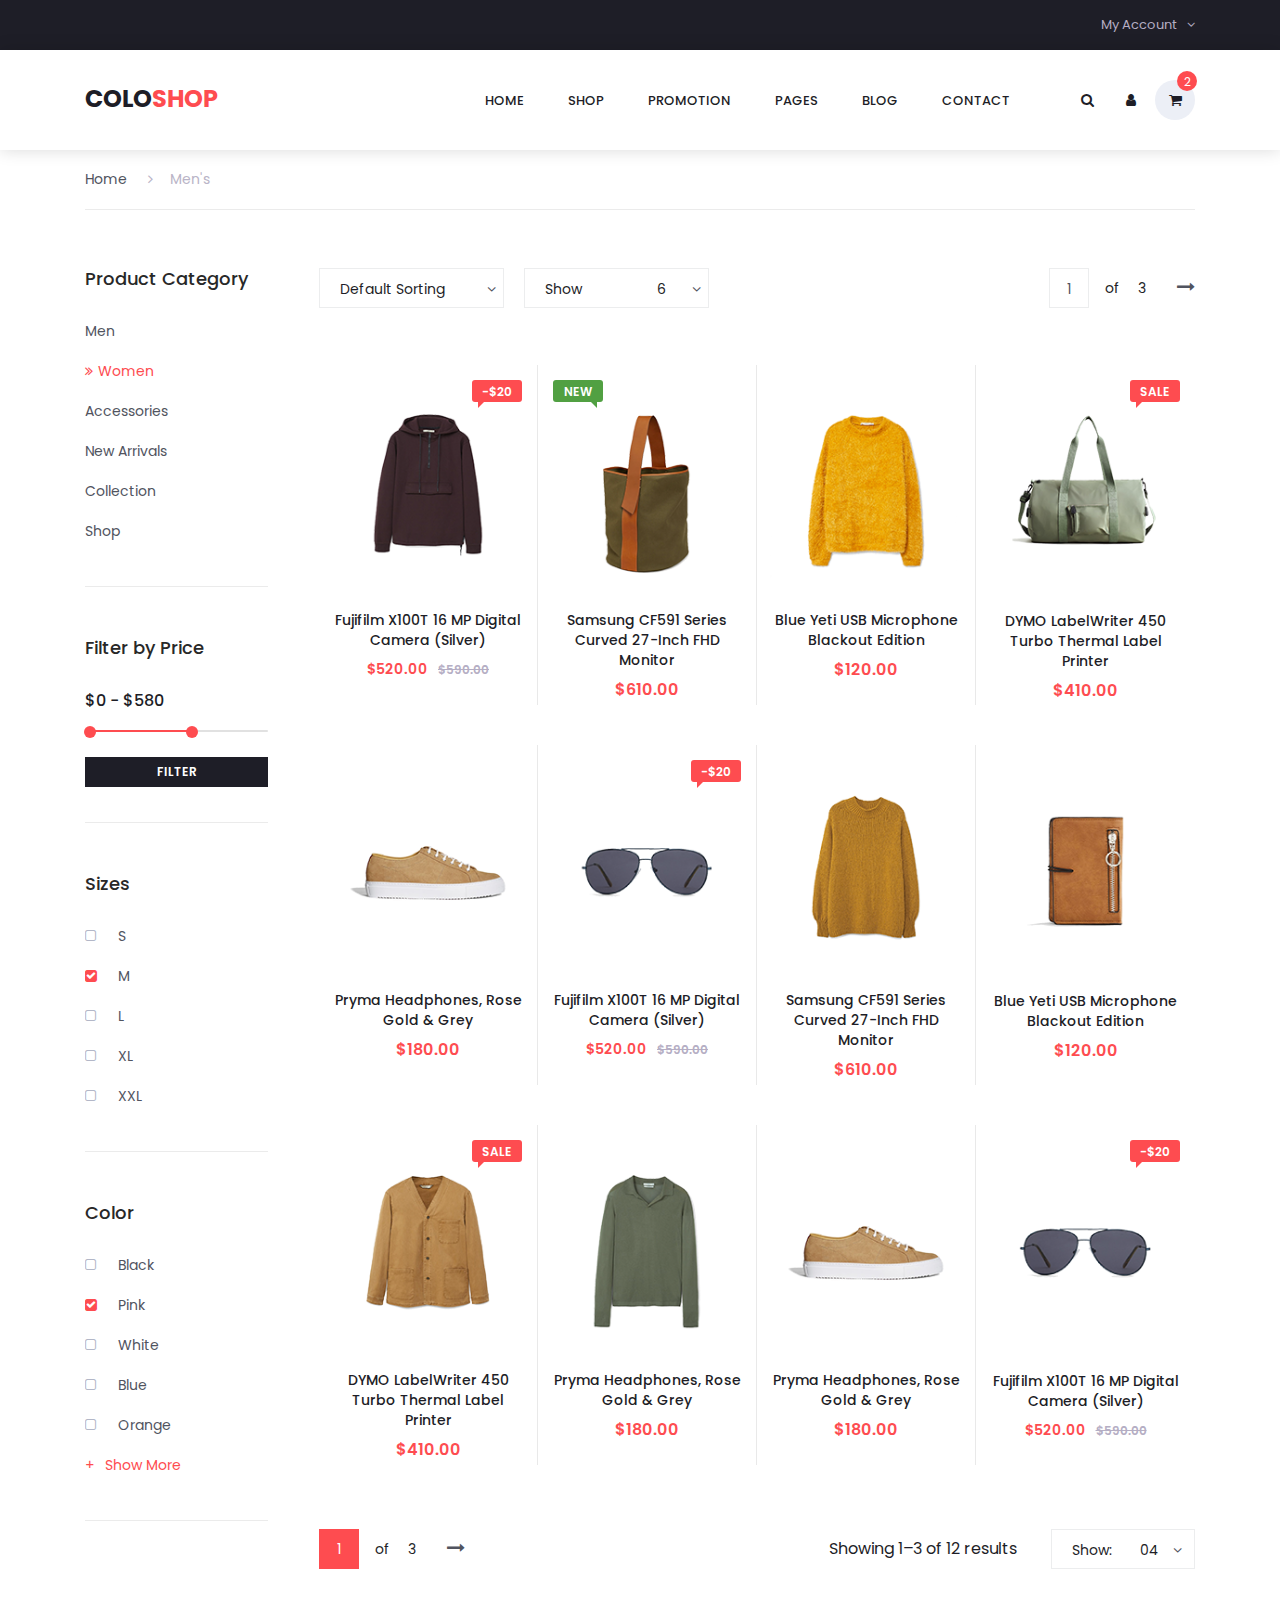
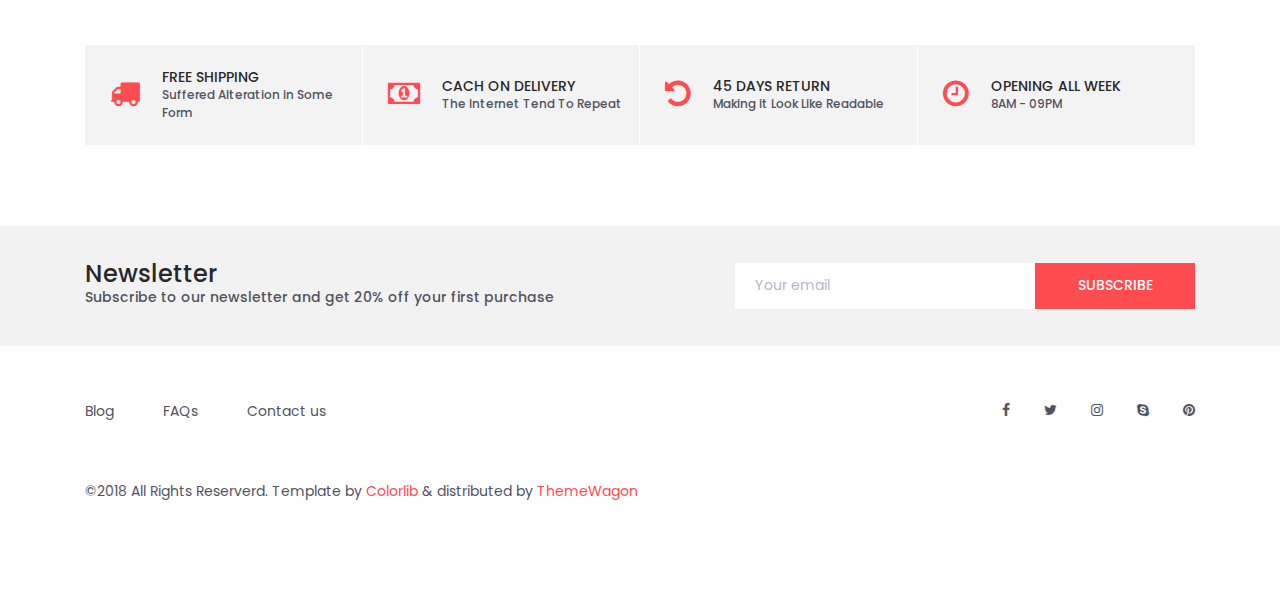
==== categories.html @ 24f07acb "first commit" ====
<!DOCTYPE html>
<html lang="en">
<head>
<title>Colo Shop Categories</title>
<meta charset="utf-8">
<meta http-equiv="X-UA-Compatible" content="IE=edge">
<meta name="description" content="Colo Shop Template">
<meta name="viewport" content="width=device-width, initial-scale=1">
<link rel="stylesheet" type="text/css" href="styles/bootstrap4/bootstrap.min.css">
<link href="plugins/font-awesome-4.7.0/css/font-awesome.min.css" rel="stylesheet" type="text/css">
<link rel="stylesheet" type="text/css" href="plugins/OwlCarousel2-2.2.1/owl.carousel.css">
<link rel="stylesheet" type="text/css" href="plugins/OwlCarousel2-2.2.1/owl.theme.default.css">
<link rel="stylesheet" type="text/css" href="plugins/OwlCarousel2-2.2.1/animate.css">
<link rel="stylesheet" type="text/css" href="plugins/jquery-ui-1.12.1.custom/jquery-ui.css">
<link rel="stylesheet" type="text/css" href="styles/categories_styles.css">
<link rel="stylesheet" type="text/css" href="styles/categories_responsive.css">
</head>

<body>

<div class="super_container">

	<!-- Header -->

	<header class="header trans_300">

		<!-- Top Navigation -->

		<div class="top_nav">
			<div class="container">
				<div class="row">
					<div class="col-md-6">
						<!-- <div class="top_nav_left">free shipping on all u.s orders over $50</div> -->
					</div>
					<div class="col-md-6 text-right">
						<div class="top_nav_right">
							<ul class="top_nav_menu">

								<!-- Currency / Language / My Account -->

								<!-- <li class="currency">
									<a href="#">
										usd
										<i class="fa fa-angle-down"></i>
									</a>
									<ul class="currency_selection">
										<li><a href="#">cad</a></li>
										<li><a href="#">aud</a></li>
										<li><a href="#">eur</a></li>
										<li><a href="#">gbp</a></li>
									</ul>
								</li>
								<li class="language">
									<a href="#">
										English
										<i class="fa fa-angle-down"></i>
									</a>
									<ul class="language_selection">
										<li><a href="#">French</a></li>
										<li><a href="#">Italian</a></li>
										<li><a href="#">German</a></li>
										<li><a href="#">Spanish</a></li>
									</ul>
								</li> -->
								<li class="account">
									<a href="#">
										My Account
										<i class="fa fa-angle-down"></i>
									</a>
									<ul class="account_selection">
										<li><a href="#"><i class="fa fa-sign-in" aria-hidden="true"></i>Sign In</a></li>
										<li><a href="#"><i class="fa fa-user-plus" aria-hidden="true"></i>Register</a></li>
									</ul>
								</li>
							</ul>
						</div>
					</div>
				</div>
			</div>
		</div>

		<!-- Main Navigation -->

		<div class="main_nav_container">
			<div class="container">
				<div class="row">
					<div class="col-lg-12 text-right">
						<div class="logo_container">
							<a href="#">colo<span>shop</span></a>
						</div>
						<nav class="navbar">
							<ul class="navbar_menu">
								<li><a href="index.html">home</a></li>
								<li><a href="#">shop</a></li>
								<li><a href="#">promotion</a></li>
								<li><a href="#">pages</a></li>
								<li><a href="#">blog</a></li>
								<li><a href="contact.html">contact</a></li>
							</ul>
							<ul class="navbar_user">
								<li><a href="#"><i class="fa fa-search" aria-hidden="true"></i></a></li>
								<li><a href="#"><i class="fa fa-user" aria-hidden="true"></i></a></li>
								<li class="checkout">
									<a href="#">
										<i class="fa fa-shopping-cart" aria-hidden="true"></i>
										<span id="checkout_items" class="checkout_items">2</span>
									</a>
								</li>
							</ul>
							<div class="hamburger_container">
								<i class="fa fa-bars" aria-hidden="true"></i>
							</div>
						</nav>
					</div>
				</div>
			</div>
		</div>

	</header>

	<div class="fs_menu_overlay"></div>

	<!-- Hamburger Menu -->

	<div class="hamburger_menu">
		<div class="hamburger_close"><i class="fa fa-times" aria-hidden="true"></i></div>
		<div class="hamburger_menu_content text-right">
			<ul class="menu_top_nav">
				<li class="menu_item has-children">
					<a href="#">
						usd
						<i class="fa fa-angle-down"></i>
					</a>
					<ul class="menu_selection">
						<li><a href="#">cad</a></li>
						<li><a href="#">aud</a></li>
						<li><a href="#">eur</a></li>
						<li><a href="#">gbp</a></li>
					</ul>
				</li>
				<li class="menu_item has-children">
					<a href="#">
						English
						<i class="fa fa-angle-down"></i>
					</a>
					<ul class="menu_selection">
						<li><a href="#">French</a></li>
						<li><a href="#">Italian</a></li>
						<li><a href="#">German</a></li>
						<li><a href="#">Spanish</a></li>
					</ul>
				</li>
				<li class="menu_item has-children">
					<a href="#">
						My Account
						<i class="fa fa-angle-down"></i>
					</a>
					<ul class="menu_selection">
						<li><a href="#"><i class="fa fa-sign-in" aria-hidden="true"></i>Sign In</a></li>
						<li><a href="#"><i class="fa fa-user-plus" aria-hidden="true"></i>Register</a></li>
					</ul>
				</li>
				<li class="menu_item"><a href="#">home</a></li>
				<li class="menu_item"><a href="#">shop</a></li>
				<li class="menu_item"><a href="#">promotion</a></li>
				<li class="menu_item"><a href="#">pages</a></li>
				<li class="menu_item"><a href="#">blog</a></li>
				<li class="menu_item"><a href="#">contact</a></li>
			</ul>
		</div>
	</div>

	<div class="container product_section_container">
		<div class="row">
			<div class="col product_section clearfix">

				<!-- Breadcrumbs -->

				<div class="breadcrumbs d-flex flex-row align-items-center">
					<ul>
						<li><a href="index.html">Home</a></li>
						<li class="active"><a href="index.html"><i class="fa fa-angle-right" aria-hidden="true"></i>Men's</a></li>
					</ul>
				</div>

				<!-- Sidebar -->

				<div class="sidebar">
					<div class="sidebar_section">
						<div class="sidebar_title">
							<h5>Product Category</h5>
						</div>
						<ul class="sidebar_categories">
							<li><a href="#">Men</a></li>
							<li class="active"><a href="#"><span><i class="fa fa-angle-double-right" aria-hidden="true"></i></span>Women</a></li>
							<li><a href="#">Accessories</a></li>
							<li><a href="#">New Arrivals</a></li>
							<li><a href="#">Collection</a></li>
							<li><a href="#">Shop</a></li>
						</ul>
					</div>

					<!-- Price Range Filtering -->
					<div class="sidebar_section">
						<div class="sidebar_title">
							<h5>Filter by Price</h5>
						</div>
						<p>
							<input type="text" id="amount" readonly style="border:0; color:#f6931f; font-weight:bold;">
						</p>
						<div id="slider-range"></div>
						<div class="filter_button"><span>filter</span></div>
					</div>

					<!-- Sizes -->
					<div class="sidebar_section">
						<div class="sidebar_title">
							<h5>Sizes</h5>
						</div>
						<ul class="checkboxes">
							<li><i class="fa fa-square-o" aria-hidden="true"></i><span>S</span></li>
							<li class="active"><i class="fa fa-square" aria-hidden="true"></i><span>M</span></li>
							<li><i class="fa fa-square-o" aria-hidden="true"></i><span>L</span></li>
							<li><i class="fa fa-square-o" aria-hidden="true"></i><span>XL</span></li>
							<li><i class="fa fa-square-o" aria-hidden="true"></i><span>XXL</span></li>
						</ul>
					</div>

					<!-- Color -->
					<div class="sidebar_section">
						<div class="sidebar_title">
							<h5>Color</h5>
						</div>
						<ul class="checkboxes">
							<li><i class="fa fa-square-o" aria-hidden="true"></i><span>Black</span></li>
							<li class="active"><i class="fa fa-square" aria-hidden="true"></i><span>Pink</span></li>
							<li><i class="fa fa-square-o" aria-hidden="true"></i><span>White</span></li>
							<li><i class="fa fa-square-o" aria-hidden="true"></i><span>Blue</span></li>
							<li><i class="fa fa-square-o" aria-hidden="true"></i><span>Orange</span></li>
							<li><i class="fa fa-square-o" aria-hidden="true"></i><span>White</span></li>
							<li><i class="fa fa-square-o" aria-hidden="true"></i><span>Blue</span></li>
							<li><i class="fa fa-square-o" aria-hidden="true"></i><span>Orange</span></li>
							<li><i class="fa fa-square-o" aria-hidden="true"></i><span>White</span></li>
							<li><i class="fa fa-square-o" aria-hidden="true"></i><span>Blue</span></li>
							<li><i class="fa fa-square-o" aria-hidden="true"></i><span>Orange</span></li>
						</ul>
						<div class="show_more">
							<span><span>+</span>Show More</span>
						</div>
					</div>

				</div>

				<!-- Main Content -->

				<div class="main_content">

					<!-- Products -->

					<div class="products_iso">
						<div class="row">
							<div class="col">

								<!-- Product Sorting -->

								<div class="product_sorting_container product_sorting_container_top">
									<ul class="product_sorting">
										<li>
											<span class="type_sorting_text">Default Sorting</span>
											<i class="fa fa-angle-down"></i>
											<ul class="sorting_type">
												<li class="type_sorting_btn" data-isotope-option='{ "sortBy": "original-order" }'><span>Default Sorting</span></li>
												<li class="type_sorting_btn" data-isotope-option='{ "sortBy": "price" }'><span>Price</span></li>
												<li class="type_sorting_btn" data-isotope-option='{ "sortBy": "name" }'><span>Product Name</span></li>
											</ul>
										</li>
										<li>
											<span>Show</span>
											<span class="num_sorting_text">6</span>
											<i class="fa fa-angle-down"></i>
											<ul class="sorting_num">
												<li class="num_sorting_btn"><span>6</span></li>
												<li class="num_sorting_btn"><span>12</span></li>
												<li class="num_sorting_btn"><span>24</span></li>
											</ul>
										</li>
									</ul>
									<div class="pages d-flex flex-row align-items-center">
										<div class="page_current">
											<span>1</span>
											<ul class="page_selection">
												<li><a href="#">1</a></li>
												<li><a href="#">2</a></li>
												<li><a href="#">3</a></li>
											</ul>
										</div>
										<div class="page_total"><span>of</span> 3</div>
										<div id="next_page" class="page_next"><a href="#"><i class="fa fa-long-arrow-right" aria-hidden="true"></i></a></div>
									</div>

								</div>

								<!-- Product Grid -->

								<div class="product-grid">

									<!-- Product 1 -->

									<div class="product-item men">
										<div class="product discount product_filter">
											<div class="product_image">
												<img src="images/product_1.png" alt="">
											</div>
											<div class="favorite favorite_left"></div>
											<div class="product_bubble product_bubble_right product_bubble_red d-flex flex-column align-items-center"><span>-$20</span></div>
											<div class="product_info">
												<h6 class="product_name"><a href="single.html">Fujifilm X100T 16 MP Digital Camera (Silver)</a></h6>
												<div class="product_price">$520.00<span>$590.00</span></div>
											</div>
										</div>
										<div class="red_button add_to_cart_button"><a href="#">add to cart</a></div>
									</div>

									<!-- Product 2 -->

									<div class="product-item women">
										<div class="product product_filter">
											<div class="product_image">
												<img src="images/product_2.png" alt="">
											</div>
											<div class="favorite"></div>
											<div class="product_bubble product_bubble_left product_bubble_green d-flex flex-column align-items-center"><span>new</span></div>
											<div class="product_info">
												<h6 class="product_name"><a href="single.html">Samsung CF591 Series Curved 27-Inch FHD Monitor</a></h6>
												<div class="product_price">$610.00</div>
											</div>
										</div>
										<div class="red_button add_to_cart_button"><a href="#">add to cart</a></div>
									</div>

									<!-- Product 3 -->

									<div class="product-item women">
										<div class="product product_filter">
											<div class="product_image">
												<img src="images/product_3.png" alt="">
											</div>
											<div class="favorite"></div>
											<div class="product_info">
												<h6 class="product_name"><a href="single.html">Blue Yeti USB Microphone Blackout Edition</a></h6>
												<div class="product_price">$120.00</div>
											</div>
										</div>
										<div class="red_button add_to_cart_button"><a href="#">add to cart</a></div>
									</div>

									<!-- Product 4 -->

									<div class="product-item accessories">
										<div class="product product_filter">
											<div class="product_image">
												<img src="images/product_4.png" alt="">
											</div>
											<div class="product_bubble product_bubble_right product_bubble_red d-flex flex-column align-items-center"><span>sale</span></div>
											<div class="favorite favorite_left"></div>
											<div class="product_info">
												<h6 class="product_name"><a href="single.html">DYMO LabelWriter 450 Turbo Thermal Label Printer</a></h6>
												<div class="product_price">$410.00</div>
											</div>
										</div>
										<div class="red_button add_to_cart_button"><a href="#">add to cart</a></div>
									</div>

									<!-- Product 5 -->

									<div class="product-item women men">
										<div class="product product_filter">
											<div class="product_image">
												<img src="images/product_5.png" alt="">
											</div>
											<div class="favorite"></div>
											<div class="product_info">
												<h6 class="product_name"><a href="single.html">Pryma Headphones, Rose Gold & Grey</a></h6>
												<div class="product_price">$180.00</div>
											</div>
										</div>
										<div class="red_button add_to_cart_button"><a href="#">add to cart</a></div>
									</div>

									<!-- Product 6 -->

									<div class="product-item accessories">
										<div class="product discount product_filter">
											<div class="product_image">
												<img src="images/product_6.png" alt="">
											</div>
											<div class="favorite favorite_left"></div>
											<div class="product_bubble product_bubble_right product_bubble_red d-flex flex-column align-items-center"><span>-$20</span></div>
											<div class="product_info">
												<h6 class="product_name"><a href="single.html">Fujifilm X100T 16 MP Digital Camera (Silver)</a></h6>
												<div class="product_price">$520.00<span>$590.00</span></div>
											</div>
										</div>
										<div class="red_button add_to_cart_button"><a href="#">add to cart</a></div>
									</div>

									<!-- Product 7 -->

									<div class="product-item women">
										<div class="product product_filter">
											<div class="product_image">
												<img src="images/product_7.png" alt="">
											</div>
											<div class="favorite"></div>
											<div class="product_info">
												<h6 class="product_name"><a href="single.html">Samsung CF591 Series Curved 27-Inch FHD Monitor</a></h6>
												<div class="product_price">$610.00</div>
											</div>
										</div>
										<div class="red_button add_to_cart_button"><a href="#">add to cart</a></div>
									</div>

									<!-- Product 8 -->

									<div class="product-item accessories">
										<div class="product product_filter">
											<div class="product_image">
												<img src="images/product_8.png" alt="">
											</div>
											<div class="favorite"></div>
											<div class="product_info">
												<h6 class="product_name"><a href="single.html">Blue Yeti USB Microphone Blackout Edition</a></h6>
												<div class="product_price">$120.00</div>
											</div>
										</div>
										<div class="red_button add_to_cart_button"><a href="#">add to cart</a></div>
									</div>

									<!-- Product 9 -->

									<div class="product-item men">
										<div class="product product_filter">
											<div class="product_image">
												<img src="images/product_9.png" alt="">
											</div>
											<div class="product_bubble product_bubble_right product_bubble_red d-flex flex-column align-items-center"><span>sale</span></div>
											<div class="favorite favorite_left"></div>
											<div class="product_info">
												<h6 class="product_name"><a href="single.html">DYMO LabelWriter 450 Turbo Thermal Label Printer</a></h6>
												<div class="product_price">$410.00</div>
											</div>
										</div>
										<div class="red_button add_to_cart_button"><a href="#">add to cart</a></div>
									</div>

									<!-- Product 10 -->

									<div class="product-item men">
										<div class="product product_filter">
											<div class="product_image">
												<img src="images/product_10.png" alt="">
											</div>
											<div class="favorite"></div>
											<div class="product_info">
												<h6 class="product_name"><a href="single.html">Pryma Headphones, Rose Gold & Grey</a></h6>
												<div class="product_price">$180.00</div>
											</div>
										</div>
										<div class="red_button add_to_cart_button"><a href="#">add to cart</a></div>
									</div>

									<!-- Product 11 -->

									<div class="product-item women men">
										<div class="product product_filter">
											<div class="product_image">
												<img src="images/product_5.png" alt="">
											</div>
											<div class="favorite"></div>
											<div class="product_info">
												<h6 class="product_name"><a href="single.html">Pryma Headphones, Rose Gold & Grey</a></h6>
												<div class="product_price">$180.00</div>
											</div>
										</div>
										<div class="red_button add_to_cart_button"><a href="#">add to cart</a></div>
									</div>

									<!-- Product 12 -->

									<div class="product-item accessories">
										<div class="product discount product_filter">
											<div class="product_image">
												<img src="images/product_6.png" alt="">
											</div>
											<div class="favorite favorite_left"></div>
											<div class="product_bubble product_bubble_right product_bubble_red d-flex flex-column align-items-center"><span>-$20</span></div>
											<div class="product_info">
												<h6 class="product_name"><a href="single.html">Fujifilm X100T 16 MP Digital Camera (Silver)</a></h6>
												<div class="product_price">$520.00<span>$590.00</span></div>
											</div>
										</div>
										<div class="red_button add_to_cart_button"><a href="#">add to cart</a></div>
									</div>
								</div>

								<!-- Product Sorting -->

								<div class="product_sorting_container product_sorting_container_bottom clearfix">
									<ul class="product_sorting">
										<li>
											<span>Show:</span>
											<span class="num_sorting_text">04</span>
											<i class="fa fa-angle-down"></i>
											<ul class="sorting_num">
												<li class="num_sorting_btn"><span>01</span></li>
												<li class="num_sorting_btn"><span>02</span></li>
												<li class="num_sorting_btn"><span>03</span></li>
												<li class="num_sorting_btn"><span>04</span></li>
											</ul>
										</li>
									</ul>
									<span class="showing_results">Showing 1–3 of 12 results</span>
									<div class="pages d-flex flex-row align-items-center">
										<div class="page_current">
											<span>1</span>
											<ul class="page_selection">
												<li><a href="#">1</a></li>
												<li><a href="#">2</a></li>
												<li><a href="#">3</a></li>
											</ul>
										</div>
										<div class="page_total"><span>of</span> 3</div>
										<div id="next_page_1" class="page_next"><a href="#"><i class="fa fa-long-arrow-right" aria-hidden="true"></i></a></div>
									</div>

								</div>

							</div>
						</div>
					</div>
				</div>
			</div>
		</div>
	</div>

	<!-- Benefit -->

	<div class="benefit">
		<div class="container">
			<div class="row benefit_row">
				<div class="col-lg-3 benefit_col">
					<div class="benefit_item d-flex flex-row align-items-center">
						<div class="benefit_icon"><i class="fa fa-truck" aria-hidden="true"></i></div>
						<div class="benefit_content">
							<h6>free shipping</h6>
							<p>Suffered Alteration in Some Form</p>
						</div>
					</div>
				</div>
				<div class="col-lg-3 benefit_col">
					<div class="benefit_item d-flex flex-row align-items-center">
						<div class="benefit_icon"><i class="fa fa-money" aria-hidden="true"></i></div>
						<div class="benefit_content">
							<h6>cach on delivery</h6>
							<p>The Internet Tend To Repeat</p>
						</div>
					</div>
				</div>
				<div class="col-lg-3 benefit_col">
					<div class="benefit_item d-flex flex-row align-items-center">
						<div class="benefit_icon"><i class="fa fa-undo" aria-hidden="true"></i></div>
						<div class="benefit_content">
							<h6>45 days return</h6>
							<p>Making it Look Like Readable</p>
						</div>
					</div>
				</div>
				<div class="col-lg-3 benefit_col">
					<div class="benefit_item d-flex flex-row align-items-center">
						<div class="benefit_icon"><i class="fa fa-clock-o" aria-hidden="true"></i></div>
						<div class="benefit_content">
							<h6>opening all week</h6>
							<p>8AM - 09PM</p>
						</div>
					</div>
				</div>
			</div>
		</div>
	</div>

	<!-- Newsletter -->

	<div class="newsletter">
		<div class="container">
			<div class="row">
				<div class="col-lg-6">
					<div class="newsletter_text d-flex flex-column justify-content-center align-items-lg-start align-items-md-center text-center">
						<h4>Newsletter</h4>
						<p>Subscribe to our newsletter and get 20% off your first purchase</p>
					</div>
				</div>
				<div class="col-lg-6">
					<div class="newsletter_form d-flex flex-md-row flex-column flex-xs-column align-items-center justify-content-lg-end justify-content-center">
						<input id="newsletter_email" type="email" placeholder="Your email" required="required" data-error="Valid email is required.">
						<button id="newsletter_submit" type="submit" class="newsletter_submit_btn trans_300" value="Submit">subscribe</button>
					</div>
				</div>
			</div>
		</div>
	</div>

	<!-- Footer -->

	<footer class="footer">
		<div class="container">
			<div class="row">
				<div class="col-lg-6">
					<div class="footer_nav_container d-flex flex-sm-row flex-column align-items-center justify-content-lg-start justify-content-center text-center">
						<ul class="footer_nav">
							<li><a href="#">Blog</a></li>
							<li><a href="#">FAQs</a></li>
							<li><a href="contact.html">Contact us</a></li>
						</ul>
					</div>
				</div>
				<div class="col-lg-6">
					<div class="footer_social d-flex flex-row align-items-center justify-content-lg-end justify-content-center">
						<ul>
							<li><a href="#"><i class="fa fa-facebook" aria-hidden="true"></i></a></li>
							<li><a href="#"><i class="fa fa-twitter" aria-hidden="true"></i></a></li>
							<li><a href="#"><i class="fa fa-instagram" aria-hidden="true"></i></a></li>
							<li><a href="#"><i class="fa fa-skype" aria-hidden="true"></i></a></li>
							<li><a href="#"><i class="fa fa-pinterest" aria-hidden="true"></i></a></li>
						</ul>
					</div>
				</div>
			</div>
			<div class="row">
				<div class="col-lg-12">
					<div class="footer_nav_container">
						<div class="cr">©2018 All Rights Reserverd. Template by <a href="#">Colorlib</a> &amp; distributed by <a href="https://themewagon.com">ThemeWagon</a></div>
					</div>
				</div>
			</div>
		</div>
	</footer>

</div>

<script src="js/jquery-3.2.1.min.js"></script>
<script src="styles/bootstrap4/popper.js"></script>
<script src="styles/bootstrap4/bootstrap.min.js"></script>
<script src="plugins/Isotope/isotope.pkgd.min.js"></script>
<script src="plugins/OwlCarousel2-2.2.1/owl.carousel.js"></script>
<script src="plugins/easing/easing.js"></script>
<script src="plugins/jquery-ui-1.12.1.custom/jquery-ui.js"></script>
<script src="js/categories_custom.js"></script>
</body>

</html>
---- styles/categories_styles.css ----
@charset "utf-8";
/* CSS Document */

/******************************

COLOR PALETTE




[Table of Contents]

1. Fonts
2. Body and some general stuff
3. Home
	3.1 Currency
	3.2 Language
	3.3 Account
	3.4 Main Navigation
	3.5 Hamburger Menu
	3.6 Logo
4. Products
	4.1 Product Sorting
5. Breadcrumbs
6. Sidebar
7. Main Content
8. Benefit
9. Newsletter
10. Footer



******************************/

/***********
1. Fonts
***********/

@import url('https://fonts.googleapis.com/css?family=Poppins:400,500,600,700,900');

/*********************************
2. Body and some general stuff
*********************************/

*
{
	margin: 0;
	padding: 0;
}
body
{
	font-family: 'Poppins', sans-serif;
	font-size: 14px;
	line-height: 23px;
	font-weight: 400;
	background: #FFFFFF;
	color: #1e1e27;
}
div
{
	display: block;
	position: relative;
	-webkit-box-sizing: border-box;
    -moz-box-sizing: border-box;
    box-sizing: border-box;
}
ul
{
	list-style: none;
	margin-bottom: 0px;
}
p
{
	font-family: 'Poppins', sans-serif;
	font-size: 14px;
	line-height: 1.7;
	font-weight: 500;
	color: #989898;
	-webkit-font-smoothing: antialiased;
	-webkit-text-shadow: rgba(0,0,0,.01) 0 0 1px;
	text-shadow: rgba(0,0,0,.01) 0 0 1px;
}
p a
{
	display: inline;
	position: relative;
	color: inherit;
	border-bottom: solid 2px #fde0db;
	-webkit-transition: all 200ms ease;
	-moz-transition: all 200ms ease;
	-ms-transition: all 200ms ease;
	-o-transition: all 200ms ease;
	transition: all 200ms ease;
}
a, a:hover, a:visited, a:active, a:link
{
	text-decoration: none;
	-webkit-font-smoothing: antialiased;
	-webkit-text-shadow: rgba(0,0,0,.01) 0 0 1px;
	text-shadow: rgba(0,0,0,.01) 0 0 1px;
}
p a:active
{
	position: relative;
	color: #FF6347;
}
p a:hover
{
	color: #FF6347;
	background: #fde0db;
}
p a:hover::after
{
	opacity: 0.2;
}
::selection
{
	background: #fde0db;
	color: #FF6347;
}
p::selection
{
	background: #fde0db;
}
h1{font-size: 72px;}
h2{font-size: 40px;}
h3{font-size: 28px;}
h4{font-size: 24px;}
h5{font-size: 16px;}
h6{font-size: 14px;}
h1, h2, h3, h4, h5, h6
{
	font-family: 'Poppins', sans-serif;
	color: #282828;
	-webkit-font-smoothing: antialiased;
	-webkit-text-shadow: rgba(0,0,0,.01) 0 0 1px;
	text-shadow: rgba(0,0,0,.01) 0 0 1px;
}
h1::selection,
h2::selection,
h3::selection,
h4::selection,
h5::selection,
h6::selection
{

}
::-webkit-input-placeholder
{
	font-size: 16px !important;
	font-weight: 500;
	color: #777777 !important;
}
:-moz-placeholder /* older Firefox*/
{
	font-size: 16px !important;
	font-weight: 500;
	color: #777777 !important;
}
::-moz-placeholder /* Firefox 19+ */
{
	font-size: 16px !important;
	font-weight: 500;
	color: #777777 !important;
}
:-ms-input-placeholder
{
	font-size: 16px !important;
	font-weight: 500;
	color: #777777 !important;
}
::input-placeholder
{
	font-size: 16px !important;
	font-weight: 500;
	color: #777777 !important;
}
.form-control
{
	color: #db5246;
}
section
{
	display: block;
	position: relative;
	box-sizing: border-box;
}
.clear
{
	clear: both;
}
.clearfix::before, .clearfix::after
{
	content: "";
	display: table;
}
.clearfix::after
{
	clear: both;
}
.clearfix
{
	zoom: 1;
}
.float_left
{
	float: left;
}
.float_right
{
	float: right;
}
.trans_200
{
	-webkit-transition: all 200ms ease;
	-moz-transition: all 200ms ease;
	-ms-transition: all 200ms ease;
	-o-transition: all 200ms ease;
	transition: all 200ms ease;
}
.trans_300
{
	-webkit-transition: all 300ms ease;
	-moz-transition: all 300ms ease;
	-ms-transition: all 300ms ease;
	-o-transition: all 300ms ease;
	transition: all 300ms ease;
}
.trans_400
{
	-webkit-transition: all 400ms ease;
	-moz-transition: all 400ms ease;
	-ms-transition: all 400ms ease;
	-o-transition: all 400ms ease;
	transition: all 400ms ease;
}
.trans_500
{
	-webkit-transition: all 500ms ease;
	-moz-transition: all 500ms ease;
	-ms-transition: all 500ms ease;
	-o-transition: all 500ms ease;
	transition: all 500ms ease;
}
.fill_height
{
	height: 100%;
}
.super_container
{
	width: 100%;
	overflow: hidden;
}

/*********************************
3. Home
*********************************/

.header
{
	position: fixed;
	top: 0;
	left: 0;
	width: 100%;
	background: #FFFFFF;
	z-index: 10;
}
.top_nav
{
	width: 100%;
	height: 50px;
	background: #1e1e27;
}
.top_nav_left
{
	height: 50px;
	line-height: 50px;
	font-size: 13px;
	color: #b5aec4;
	text-transform: uppercase;
}

/*********************************
3.1 Currency
*********************************/

.currency
{
	display: inline-block;
	position: relative;
	min-width: 50px;
	border-right: solid 1px #33333b;
	padding-right: 20px;
	padding-left: 20px;
	text-align: center;
	vertical-align: middle;
	background: #1e1e27;
}
.currency > a
{
	display: block;
	color: #b5aec4;
	font-weight: 400;
	height: 50px;
	line-height: 50px;
	font-size: 13px;
	text-transform: uppercase;
}
.currency > a > i
{
	margin-left: 8px;
}
.currency:hover .currency_selection
{
	visibility: visible;
	opacity: 1;
	top: 100%;
}
.currency_selection
{
	display: block;
	position: absolute;
	right: 0;
	top: 120%;
	margin: 0;
	width: 100%;
	background: #FFFFFF;
	visibility: hidden;
	opacity: 0;
	z-index: 1;
	box-shadow: 0 0 25px rgba(63, 78, 100, 0.15);
	-webkit-transition: opacity 0.3s ease;
	-moz-transition: opacity 0.3s ease;
	-ms-transition: opacity 0.3s ease;
	-o-transition: opacity 0.3s ease;
	transition: all 0.3s ease;
}
.currency_selection li
{
	padding-left: 10px;
	padding-right: 10px;
	line-height: 50px;
}
.currency_selection li a
{
	display: block;
	color: #232530;
	border-bottom: solid 1px #dddddd;
	font-size: 13px;
	text-transform: uppercase;
	-webkit-transition: opacity 0.3s ease;
	-moz-transition: opacity 0.3s ease;
	-ms-transition: opacity 0.3s ease;
	-o-transition: opacity 0.3s ease;
	transition: all 0.3s ease;
}
.currency_selection li a:hover
{
	color: #b5aec4;
}
.currency_selection li:last-child a
{
	border-bottom: none;
}

/*********************************
3.2 Language
*********************************/

.language
{
	display: inline-block;
	position: relative;
	min-width: 50px;
	border-right: solid 1px #33333b;
	padding-right: 20px;
	padding-left: 20px;
	text-align: center;
	vertical-align: middle;
	background: #1e1e27;
}
.language > a
{
	display: block;
	color: #b5aec4;
	font-weight: 400;
	height: 50px;
	line-height: 50px;
	font-size: 13px;
}
.language > a > i
{
	margin-left: 8px;
}
.language:hover .language_selection
{
	visibility: visible;
	opacity: 1;
	top: 100%;
}
.language_selection
{
	display: block;
	position: absolute;
	right: 0;
	top: 120%;
	margin: 0;
	width: 100%;
	background: #FFFFFF;
	visibility: hidden;
	opacity: 0;
	z-index: 1;
	box-shadow: 0 0 25px rgba(63, 78, 100, 0.15);
	-webkit-transition: opacity 0.3s ease;
	-moz-transition: opacity 0.3s ease;
	-ms-transition: opacity 0.3s ease;
	-o-transition: opacity 0.3s ease;
	transition: all 0.3s ease;
}
.language_selection li
{
	padding-left: 10px;
	padding-right: 10px;
	line-height: 50px;
}
.language_selection li a
{
	display: block;
	color: #232530;
	border-bottom: solid 1px #dddddd;
	font-size: 13px;
	-webkit-transition: opacity 0.3s ease;
	-moz-transition: opacity 0.3s ease;
	-ms-transition: opacity 0.3s ease;
	-o-transition: opacity 0.3s ease;
	transition: all 0.3s ease;
}
.language_selection li a:hover
{
	color: #b5aec4;
}
.language_selection li:last-child a
{
	border-bottom: none;
}

/*********************************
3.3 Account
*********************************/

.account
{
	display: inline-block;
	position: relative;
	min-width: 50px;
	padding-left: 20px;
	text-align: center;
	vertical-align: middle;
	background: #1e1e27;
}
.account > a
{
	display: block;
	color: #b5aec4;
	font-weight: 400;
	height: 50px;
	line-height: 50px;
	font-size: 13px;
}
.account > a > i
{
	margin-left: 8px;
}
.account:hover .account_selection
{
	visibility: visible;
	opacity: 1;
	top: 100%;
}
.account_selection
{
	display: block;
	position: absolute;
	right: 0;
	top: 120%;
	margin: 0;
	width: 100%;
	background: #FFFFFF;
	visibility: hidden;
	opacity: 0;
	z-index: 1;
	box-shadow: 0 0 25px rgba(63, 78, 100, 0.15);
	-webkit-transition: opacity 0.3s ease;
	-moz-transition: opacity 0.3s ease;
	-ms-transition: opacity 0.3s ease;
	-o-transition: opacity 0.3s ease;
	transition: all 0.3s ease;
}
.account_selection li
{
	padding-left: 10px;
	padding-right: 10px;
	line-height: 50px;
}
.account_selection li a
{
	display: block;
	color: #232530;
	border-bottom: solid 1px #dddddd;
	font-size: 14px;
	-webkit-transition: all 0.3s ease;
	-moz-transition: all 0.3s ease;
	-ms-transition: all 0.3s ease;
	-o-transition: all 0.3s ease;
	transition: all 0.3s ease;
}
.account_selection li a:hover
{
	color: #b5aec4;
}
.account_selection li:last-child a
{
	border-bottom: none;
}
.account_selection li a i
{
	margin-right: 10px;
}

/*********************************
3.4 Main Navigation
*********************************/

.main_nav_container
{
	width: 100%;
	background: #FFFFFF;
	box-shadow: 0 0 16px rgba(0, 0, 0, 0.15);
}
.navbar
{
	width: auto;
	height: 100px;
	float: right;
	padding-left: 0px;
	padding-right: 0px;
}
.navbar_menu li
{
	display: inline-block;
}
.navbar_menu li a
{
	display: block;
	color: #1e1e27;
	font-size: 13px;
	font-weight: 500;
	text-transform: uppercase;
	padding: 20px;
	-webkit-transition: color 0.3s ease;
	-moz-transition: color 0.3s ease;
	-ms-transition: color 0.3s ease;
	-o-transition: color 0.3s ease;
	transition: color 0.3s ease;
}
.navbar_menu li a:hover
{
	color: #b5aec4;
}
.navbar_user
{
	margin-left: 37px;
}
.navbar_user li
{
	display: inline-block;
	text-align: center;
}
.navbar_user li a
{
	display: -webkit-box;
	display: -moz-box;
	display: -ms-flexbox;
	display: -webkit-flex;
	display: flex;
	flex-direction: column;
	justify-content: center;
	align-items: center;
	position: relative;
	width: 40px;
	height: 40px;
	color: #1e1e27;
	-webkit-transition: color 0.3s ease;
	-moz-transition: color 0.3s ease;
	-ms-transition: color 0.3s ease;
	-o-transition: color 0.3s ease;
	transition: color 0.3s ease;
}
.navbar_user li a:hover
{
	color: #b5aec4;
}
.checkout a
{
	background: #eceff6;
	border-radius: 50%;
}
.checkout_items
{
	display: -webkit-box;
	display: -moz-box;
	display: -ms-flexbox;
	display: -webkit-flex;
	display: flex;
	flex-direction: column;
	justify-content: center;
	align-items: center;
	position: absolute;
	top: -9px;
	left: 22px;
	width: 20px;
	height: 20px;
	border-radius: 50%;
	background: #fe4c50;
	font-size: 12px;
	color: #FFFFFF;
}

/*********************************
3.5 Hamburger Menu
*********************************/

.hamburger_container
{
	display: none;
	margin-left: 40px;
}
.hamburger_container i
{
	font-size: 24px;
	color: #1e1e27;
	-webkit-transition: all 300ms ease;
	-moz-transition: all 300ms ease;
	-ms-transition: all 300ms ease;
	-o-transition: all 300ms ease;
	transition: all 300ms ease;
}
.hamburger_container:hover i
{
	color: #b5aec4;
}
.hamburger_menu
{
	position: fixed;
	top: 0;
	right: -400px;
	width: 400px;
	height: 100vh;
	background: rgba(255,255,255,0.95);
	z-index: 10;
	-webkit-transition: all 300ms ease;
	-moz-transition: all 300ms ease;
	-ms-transition: all 300ms ease;
	-o-transition: all 300ms ease;
	transition: all 300ms ease;
}
.hamburger_menu.active
{
	right: 0;
}
.fs_menu_overlay
{
	position: fixed;
	top: 0;
	left: 0;
	width: 100vw;
	height: 100vh;
	z-index: 9;
	background: rgba(255,255,255,0);
	pointer-events: none;
	-webkit-transition: all 200ms ease;
	-moz-transition: all 200ms ease;
	-ms-transition: all 200ms ease;
	-o-transition: all 200ms ease;
	transition: all 200ms ease;
}
.hamburger_close
{
	position: absolute;
	top: 26px;
	right: 10px;
	padding: 10px;
	z-index: 1;
}
.hamburger_close i
{
	font-size: 24px;
	color: #1e1e27;
	-webkit-transition: all 300ms ease;
	-moz-transition: all 300ms ease;
	-ms-transition: all 300ms ease;
	-o-transition: all 300ms ease;
	transition: all 300ms ease;
}
.hamburger_close:hover i
{
	color: #b5aec4;
}
.hamburger_menu_content
{
	padding-top: 100px;
	width: 100%;
	height: 100%;
	padding-right: 20px;
}
.menu_item
{
	display: block;
	position: relative;
	border-bottom: solid 1px #b5aec4;
	vertical-align: middle;
}
.menu_item > a
{
	display: block;
	color: #1e1e27;
	font-weight: 500;
	height: 50px;
	line-height: 50px;
	font-size: 14px;
	text-transform: uppercase;
}
.menu_item > a:hover
{
	color: #b5aec4;
}
.menu_item > a > i
{
	margin-left: 8px;
}
.menu_item.active .menu_selection
{
	display: block;
	visibility: visible;
	opacity: 1;
}
.menu_selection
{
	margin: 0;
	width: 100%;
	max-height: 0;
	overflow: hidden;
	z-index: 1;
	-webkit-transition: all 0.3s ease;
	-moz-transition: all 0.3s ease;
	-ms-transition: all 0.3s ease;
	-o-transition: all 0.3s ease;
	transition: all 0.3s ease;
}
.menu_selection li
{
	padding-left: 10px;
	padding-right: 10px;
	line-height: 50px;
}
.menu_selection li a
{
	display: block;
	color: #232530;
	border-bottom: solid 1px #dddddd;
	font-size: 13px;
	text-transform: uppercase;
	-webkit-transition: opacity 0.3s ease;
	-moz-transition: opacity 0.3s ease;
	-ms-transition: opacity 0.3s ease;
	-o-transition: opacity 0.3s ease;
	transition: all 0.3s ease;
}
.menu_selection li a i
{
	margin-right: 5px;
}
.menu_selection li a:hover
{
	color: #b5aec4;
}
.menu_selection li:last-child a
{
	border-bottom: none;
}

/*********************************
3.6 Logo
*********************************/

.logo_container
{
	position: absolute;
	top: 50%;
	-webkit-transform: translateY(-50%);
	-moz-transform: translateY(-50%);
	-ms-transform: translateY(-50%);
	-o-transform: translateY(-50%);
	transform: translateY(-50%);
	left: 15px;
}
.logo_container a
{
	font-size: 24px;
	color: #1e1e27;
	font-weight: 700;
	text-transform: uppercase;
}
.logo_container a span
{
	color: #fe4c50;
}
.red_button
{
	display: -webkit-inline-box;
	display: -moz-inline-box;
	display: -ms-inline-flexbox;
	display: -webkit-inline-flex;
	display: inline-flex;
	flex-direction: column;
	justify-content: center;
	align-items: center;
	width: auto;
	height: 40px;
	background: #fe4c50;
	border-radius: 3px;
	-webkit-transition: all 0.3s ease;
	-moz-transition: all 0.3s ease;
	-ms-transition: all 0.3s ease;
	-o-transition: all 0.3s ease;
	transition: all 0.3s ease;
}
.red_button:hover
{
	background: #FE7C7F !important;
}
.red_button a
{
	display: block;
	color: #FFFFFF;
	text-transform: uppercase;
	font-size: 14px;
	font-weight: 500;
	text-align: center;
	line-height: 40px;
	width: 100%;
}
.shop_now_button
{
	width: 140px;
	margin-top: 32px;
}

/*********************************
4. Products
*********************************/

.products_iso
{
	width: 100%;
}
.section_title
{
	display: inline-block;
	text-align: center;
}
.section_title h2
{
	display: inline-block;
}
.section_title::after
{
	display: block;
	position: absolute;
	top: calc(100% + 13px);
	left: 50%;
	-webkit-transform: translateX(-50%);
	-moz-transform: translateX(-50%);
	-ms-transform: translateX(-50%);
	-o-transform: translateX(-50%);
	transform: translateX(-50%);
	width: 60px;
	height: 5px;
	background: #fe4c50;
	content: '';
}

/*********************************
4.1 Product Sorting
*********************************/

.product_sorting_container_bottom
{
	margin-top: 24px;
}
.product_sorting_container_bottom .product_sorting
{
	float: right;
}
.product_sorting
{
	display: inline-block;
}
.product_sorting > li
{
	display: inline-block;
	position: relative;
	width: 185px;
	height: 40px;
	line-height: 40px;
	cursor: pointer;
	border: solid 1px #ecedee;
	padding-left: 20px;
	padding-right: 7px;
	margin-right: 16px;
}
.product_sorting_container_bottom .product_sorting > li
{
	width: 144px;
	margin-right: 0px;
	padding-right: 12px;
}
.product_sorting_container_bottom .product_sorting li span:nth-child(2)
{
	margin-left: 24px;
}
.product_sorting li i
{
	float: right;
	line-height: 40px;
	color: #51545f;
}
.product_sorting li ul
{
	display: block;
	position: absolute;
	right: 0;
	top: 120%;
	margin: 0;
	width: 100%;
	background: #FFFFFF;
	visibility: hidden;
	opacity: 0;
	z-index: 1;
	box-shadow: 0 15px 25px rgba(63, 78, 100, 0.15);
	-webkit-transition: opacity 0.3s ease;
	-moz-transition: opacity 0.3s ease;
	-ms-transition: opacity 0.3s ease;
	-o-transition: opacity 0.3s ease;
	transition: all 0.3s ease;
}
.product_sorting > li:hover ul
{
	visibility: visible;
	opacity: 1;
	top: calc(100% + 1px);
}
.product_sorting li ul li
{
	display: block;
	text-align: center;
	padding-left: 10px;
	padding-right: 10px;
}
.product_sorting li ul li span
{
	display: block;
	height: 40px;
	line-height: 40px;
	border-bottom: solid 1px #dddddd;
	color: #51545f;
	-webkit-transition: opacity 0.3s ease;
	-moz-transition: opacity 0.3s ease;
	-ms-transition: opacity 0.3s ease;
	-o-transition: opacity 0.3s ease;
	transition: all 0.3s ease;
}
.product_sorting li ul li span:hover
{
	color: #b5aec4;
}
.product_sorting li ul li:last-child span
{
	border-bottom: none;
}
.product_sorting li span:nth-child(2)
{
	margin-left: 71px;
}
.pages
{
	display: inline-block;
	float: right;
}
.product_sorting_container_bottom .pages
{
	float: left;
}
.page_current
{
	display: inline-block;
	position: relative;
	width: 40px;
	height: 40px;
	line-height: 40px;
	cursor: pointer;
	text-align: center;
	border: solid 1px #ecedee;
	margin-right: 16px;
}
.product_sorting_container_bottom .pages .page_current
{
	background: #fe4c50;
	border: none;
}
.page_current span
{
	color: #51545f;
}
.product_sorting_container_bottom .pages .page_current span
{
	color: #FFFFFF;
}
.page_selection
{
	display: block;
	position: absolute;
	right: 0;
	top: 120%;
	margin: 0;
	width: 100%;
	background: #FFFFFF;
	visibility: hidden;
	opacity: 0;
	z-index: 1;
	box-shadow: 0 15px 25px rgba(63, 78, 100, 0.15);
	-webkit-transition: opacity 0.3s ease;
	-moz-transition: opacity 0.3s ease;
	-ms-transition: opacity 0.3s ease;
	-o-transition: opacity 0.3s ease;
	transition: all 0.3s ease;
}
.page_selection li
{
	display: block;
	text-align: center;
	padding-left: 10px;
	padding-right: 10px;
}
.page_selection li a
{
	display: block;
	height: 40px;
	line-height: 40px;
	border-bottom: solid 1px #dddddd;
	color: #51545f;
	-webkit-transition: opacity 0.3s ease;
	-moz-transition: opacity 0.3s ease;
	-ms-transition: opacity 0.3s ease;
	-o-transition: opacity 0.3s ease;
	transition: all 0.3s ease;
}
.page_selection li a:hover
{
	color: #b5aec4;
}
.page_current:hover .page_selection
{
	visibility: visible;
	opacity: 1;
	top: calc(100% + 1px);
}
.page_total
{
	display: inline-block;
	line-height: 40px;
	margin-right: 31px;
}
.page_total span
{
	margin-right: 14px;
}
.page_next
{
	display: inline-block;
	line-height: 40px;
	cursor: pointer;
}
.page_next:hover i
{
	color: #b5aec4;
}
.page_next i
{
	font-size: 18px;
	color: #51545f;
}
.showing_results
{
	font-size: 16px;
	height: 40px;
	line-height: 40px;
	float: right;
	margin-right: 34px;
}

/*********************************
5. Breadcrumbs
*********************************/

.breadcrumbs
{
	width: 100%;
	height: 60px;
	border-bottom: solid 1px #ebebeb;
	margin-bottom: 58px;
}
.breadcrumbs ul li
{
	display: inline-block;
	margin-right: 17px;
}
.breadcrumbs ul li.active a
{
	color: #b9b4c7;
}
.breadcrumbs ul li i
{
	margin-right: 17px;
}
.breadcrumbs ul li a
{
	color: #51545f;
}

/*********************************
6. Sidebar
*********************************/

.product_section_container
{
	margin-top: 150px;
}
.product_section
{

}
.sidebar
{
	float: left;
	width: 200px;
	padding-right: 17px;
}
.sidebar_section
{
	padding-bottom: 35px;
	margin-bottom: 50px;
	border-bottom: solid 1px #ebebeb;
}
.sidebar_title h5
{
	font-size: 18px;
	margin-bottom: 21px;
}
.sidebar_categories li.active a
{
	color: #fe4c50;
}
.sidebar_categories li.active:hover a
{
	color: #fe4c50;
}
.sidebar_categories li a
{
	font-size: 14px;
	line-height: 40px;
	color: #51545f;
}
.sidebar_categories li a:hover
{
	color: #b5aec4;
}
.sidebar_categories li a span
{
	margin-right: 5px;
}
#slider-range
{
	margin-left: 7px !important;
}
#amount
{
	margin-top: 8px;
	color: #1e1e27 !important;
	font-size: 16px !important;
	font-weight: 500 !important;
}
.filter_button
{
	width: 100%;
	height: 30px;
	background: #1e1e27;
	text-align: center;
	margin-top: 25px;
	cursor: pointer;
	-webkit-transition: all 0.3s ease;
	-moz-transition: all 0.3s ease;
	-ms-transition: all 0.3s ease;
	-o-transition: all 0.3s ease;
	transition: all 0.3s ease;
}
.filter_button:hover
{
	background: #34343f;
}
.filter_button span
{
	font-size: 12px;
	font-weight: 600;
	text-transform: uppercase;
	line-height: 30px;
	color: #FFFFFF;
}
.checkboxes li
{
	height: 40px;
	line-height: 40px;
}
.checkboxes li.active i
{
	color: #fe4c50;
	margin-right: 21px;
}
.checkboxes li.active i::after
{
	display: block;
	position: absolute;
	top: 1px;
	left: 1px;
	font-family: 'FontAwesome';
	font-size: 10px;
	content: '\f00c';
	color: #FFFFFF;
}
.checkboxes
{
	height: 200px;
	overflow: hidden;
}
.checkboxes.active
{
	height: auto;
}
.checkboxes li i
{
	position: relative;
	color: #b3b7c8;
	cursor: pointer;
	margin-right: 22px;
}
.checkboxes li span
{
	font-family: 'Poppins', sans-serif;
	color: #51545f;
}
.show_more
{
	display: inline-block;
	cursor: pointer;
}
.show_more span
{
	height: 40px;
	line-height: 40px;
	color: #fe4c50;
}
.show_more span:first-child
{
	margin-right: 11px;
}

/*********************************
7. Main Content
*********************************/

.main_content
{
	float: left;
	width: calc(100% - 200px);
	padding-left: 34px;
}

.product-grid
{
	width: 100%;
	margin-top: 57px;
}
.product-item
{
	width: 25%;
	height: 380px;
	cursor: pointer;
}
.product-item::after
{
	display: block;
	position: absolute;
	top: 0;
	left: -1px;
	width: calc(100% + 1px);
	height: 100%;
	pointer-events: none;
	content: '';
	border: solid 2px rgba(235,235,235,0);
	border-radius: 3px;
	-webkit-transition: all 0.3s ease;
	-moz-transition: all 0.3s ease;
	-ms-transition: all 0.3s ease;
	-o-transition: all 0.3s ease;
	transition: all 0.3s ease;
}
.product-item:hover::after
{
	box-shadow: 0 25px 29px rgba(63, 78, 100, 0.15);
	border: solid 2px rgba(235,235,235,1);
}
.product
{
	width: 100%;
	height: 340px;
	border-right: solid 1px #e9e9e9;
}
.product_image
{
	width: 100%;
}
.product_image img
{
	width: 100%;
}
.product_info
{
	text-align: center;
	padding-left: 10px;
	padding-right: 10px;
}
.product_name
{
	margin-top: 27px;
}
.product_name a
{
	color: #1e1e27;
	line-height: 20px;
}
.product_name:hover a
{
	color: #b5aec4;
}
.discount .product_info .product_price
{
	font-size: 14px;
}
.product_price
{
	font-size: 16px;
	color: #fe4c50;
	font-weight: 600;
}
.product_price span
{
	font-size: 12px;
	margin-left: 10px;
	color: #b5aec4;
	text-decoration: line-through;
}
.product_bubble
{
	position: absolute;
	top: 15px;
	width: 50px;
	height: 22px;
	border-radius: 3px;
	text-transform: uppercase;
}
.product_bubble span
{
	font-size: 12px;
	font-weight: 600;
	color: #FFFFFF;
}
.product_bubble_right::after
{
	content: ' ';
	position: absolute;
	width: 0;
	height: 0;
	left: 6px;
	right: auto;
	top: auto;
	bottom: -6px;
	border: 6px solid;
}
.product_bubble_left::after
{
	content: ' ';
	position: absolute;
	width: 0;
	height: 0;
	left: auto;
	right: 6px;
	bottom: -6px;
	border: 6px solid;
}
.product_bubble_red::after
{
	border-color: transparent transparent transparent #fe4c50;
}
.product_bubble_left::after
{
	border-color: #51a042 #51a042 transparent transparent;
}
.product_bubble_red
{
	background: #fe4c50;
}
.product_bubble_green
{
	background: #51a042;
}
.product_bubble_left
{
	left: 15px;
}
.product_bubble_right
{
	right: 15px;
}
.add_to_cart_button
{
	width: 100%;
	visibility: hidden;
	opacity: 0;
	-webkit-transition: all 0.3s ease;
	-moz-transition: all 0.3s ease;
	-ms-transition: all 0.3s ease;
	-o-transition: all 0.3s ease;
	transition: all 0.3s ease;
}
.add_to_cart_button a
{
	font-size: 12px;
	font-weight: 600;
}
.product-item:hover .add_to_cart_button
{
	visibility: visible;
	opacity: 1;
}
.favorite
{
	position: absolute;
	top: 15px;
	right: 15px;
	color: #b9b4c7;
	width: 17px;
	height: 17px;
	visibility: hidden;
	opacity: 0;
}
.favorite_left
{
	left: 15px;
}
.favorite.active
{
	visibility: visible;
	opacity: 1;
}
.product-item:hover .favorite
{
	visibility: visible;
	opacity: 1;
}
.favorite.active::after
{
	font-family: 'FontAwesome';
	content:'\f004';
	color: #fe4c50;
}
.favorite::after
{
	font-family: 'FontAwesome';
	content:'\f08a';
}
.favorite:hover::after
{
	color: #fe4c50;
}

/*********************************
8. Benefit
*********************************/

.benefit
{
	margin-top: 74px;
}
.benefit_row
{
	padding-left: 15px;
	padding-right: 15px;
}
.benefit_col
{
	padding-left: 0px;
	padding-right: 0px;
}
.benefit_item
{
	height: 100px;
	background: #f3f3f3;
	border-right: solid 1px #FFFFFF;
	padding-left: 25px;
}
.benefit_col:last-child .benefit_item
{
	border-right: none;
}
.benefit_icon i
{
	font-size: 30px;
	color: #fe4c50;
}
.benefit_content
{
	padding-left: 22px;
}
.benefit_content h6
{
	text-transform: uppercase;
	line-height: 18px;
	font-weight: 500;
	margin-bottom: 0px;
}
.benefit_content p
{
	font-size: 12px;
	line-height: 18px;
	margin-bottom: 0px;
	color: #51545f;
}

/*********************************
9. Newsletter
*********************************/

.newsletter
{
	width: 100%;
	background: #f2f2f2;
	margin-top: 81px;
}
.newsletter_text
{
	height: 120px;
}
.newsletter_text h4
{
	margin-bottom: 0px;
	line-height: 24px;
}
.newsletter_text p
{
	margin-bottom: 0px;
	line-height: 1.7;
	color: #51545f;
}
.newsletter_form
{
	height: 120px;
}
#newsletter_email
{
	width: 300px;
	height: 46px;
	background: #FFFFFF;
	border: none;
	padding-left: 20px;
}
#newsletter_email:focus
{
	border: solid 1px #7f7f7f !important;
	box-shadow: none !important;
}
:focus
{
	outline: none !important;
}
#newsletter_email::-webkit-input-placeholder
{
	font-size: 14px !important;
	font-weight: 400;
	color: #b9b4c7 !important;
}
#newsletter_email:-moz-placeholder /* older Firefox*/
{
	font-size: 14px !important;
	font-weight: 400;
	color: #b9b4c7 !important;
}
#newsletter_email::-moz-placeholder /* Firefox 19+ */
{
	font-size: 14px !important;
	font-weight: 400;
	color: #b9b4c7 !important;
}
#newsletter_email:-ms-input-placeholder
{
	font-size: 14px !important;
	font-weight: 400;
	color: #b9b4c7 !important;
}
#newsletter_email::input-placeholder
{
	font-size: 14px !important;
	font-weight: 400;
	color: #b9b4c7 !important;
}
.newsletter_submit_btn
{
	width: 160px;
	height: 46px;
	border: none;
	background: #fe4c50;
	color: #FFFFFF;
	font-size: 14px;
	font-weight: 500;
	text-transform: uppercase;
	cursor: pointer;
}
.newsletter_submit_btn:hover
{
	background: #FE7C7F;
}

/*********************************
10. Footer
*********************************/

.footer_nav_container
{
	height: 130px;
}
.cr
{
	margin-right: 48px;
}
.footer_nav li
{
	display: inline-block;
	margin-right: 45px;
}
.footer_nav li:last-child
{
	margin-right: 0px;
}
.footer_nav li a, .cr
{
	font-size: 14px;
	color: #51545f;
	line-height: 30px;
	-webkit-transition: all 300ms ease;
	-moz-transition: all 300ms ease;
	-ms-transition: all 300ms ease;
	-o-transition: all 300ms ease;
	transition: all 300ms ease;
}
.footer_nav li a:hover, .cr a, .cr i
{
	color: #fe4c50;
}
.footer_social
{
	height: 130px;
}
.footer_social ul li
{
	display: inline-block;
	margin-right: 10px;
}
.footer_social ul li:last-child
{
	margin-right: 0px;
}
.footer_social ul li a
{
	color: #51545f;
	-webkit-transition: all 300ms ease;
	-moz-transition: all 300ms ease;
	-ms-transition: all 300ms ease;
	-o-transition: all 300ms ease;
	transition: all 300ms ease;
	padding: 10px;
}
.footer_social ul li:last-child a
{
	padding-right: 0px;
}
.footer_social ul li a:hover
{
	color: #fe4c50;
}
---- styles/categories_responsive.css ----
@charset "utf-8";
/* CSS Document */

/******************************

[Table of Contents]

1. 1600px
2. 1440px
3. 1280px
4. 1199px
5. 1024px
6. 991px
7. 959px
8. 880px
9. 768px
10. 767px
11. 539px
12. 479px
13. 400px

******************************/


@media only screen and (max-width: 1600px)
{
	
}

/************
2. 1440px
************/

@media only screen and (max-width: 1540px)
{
	
}

/************
3. 1380px
************/

@media only screen and (max-width: 1380px)
{
	
}

/************
3. 1280px
************/

@media only screen and (max-width: 1280px)
{
	
}

/************
4. 1199px
************/

@media only screen and (max-width: 1199px)
{
	.product-item
	{
		height: 360px;
	}
	.product
	{
		height: 320px;
	}
}

/************
5. 1024px
************/

@media only screen and (max-width: 1024px)
{
	
}

/************
6. 991px
************/

@media only screen and (max-width: 991px)
{
	h1{font-size: 48px;}
	h2{font-size: 36px;}
	.top_nav
	{
		display: none;
	}
	.navbar_menu
	{
		display: none;
	}
	.hamburger_container
	{
		display: block;
	}
	.product_section_container
	{
		margin-top: 100px;
	}
	.sidebar
	{
		float: none;
		width: 100%;
		padding-right: 0px;
	}
	.filter_button
	{
		width: 150px;
	}
	.main_content
	{
		float: none;
		width: 100%;
		padding-left: 0px;
	}
	.grid-item
	{
		width: 25%;
	}
	.product-item
	{
		width: 33.33333333%;
	}
	.benefit_col
	{
		margin-bottom: 30px;
	}
	.benefit_col:last-child
	{
		margin-bottom: 0px;
	}
	.newsletter_text
	{
		height: auto;
		margin-top: 30px;
	}
	.newsletter_text p
	{
		margin-top: 5px;
	}
	.newsletter_form
	{
		height: auto;
		margin-top: 30px;
		margin-bottom: 40px;
	}
	.footer_nav_container
	{
		height: auto;
		margin-top: 65px;
	}
	.footer_social
	{
		height: auto;
		margin-top: 20px;
		margin-bottom: 65px;
	}
}

/************
7. 959px
************/

@media only screen and (max-width: 959px)
{
	
}

/************
8. 880px
************/

@media only screen and (max-width: 880px)
{
	
}

/************
9. 768px
************/

@media only screen and (max-width: 768px)
{
	
}

/************
10. 767px
************/

@media only screen and (max-width: 767px)
{
	h1{font-size: 36px;}
	h2{font-size: 24px;}
	h6{font-size: 12px;}
	.red_button a
	{
		font-size: 12px;
	}
	.new_arrivals_title
	{
		margin-top: 44px;
	}
	.product_sorting
	{
		display: block;
	}
	.product_sorting > li
	{
		display: block;
		margin-bottom: 15px;
	}
	.pages
	{
		float: none;
	}
	.showing_results
	{
		display: block;
		float: none;
		margin-bottom: 15px;
	}
	.product_sorting_container_bottom .product_sorting
	{
		float: none;
	}
	.product_sorting_container_bottom .pages
	{
		float: none;
	}
	.product-item
	{
		width: 33.333333333333%;
		height: 345px;
	}
	.product
	{
		height: 305px;
	}
	.benefit_col
	{
		margin-bottom: 15px;
	}
	.newsletter_form
	{
		margin-bottom: 40px;
	}
	.newsletter_submit_btn
	{
		margin-top: 15px;
	}
}

/************
11. 575px
************/

@media only screen and (max-width: 575px)
{
	.hamburger_menu
	{
		right: -100%;
		width: 100%;
	}
	.product-item
	{
		width: 50%;
		height: 420px;
	}
	.product
	{
		height: 380px;
	}
	.cr
	{
		display: block;
		margin-right: 0px;
		margin-bottom: 30px;
		font-size: 13px;
	}
	.footer_nav
	{
		margin-bottom: 20px;
	}
	.footer_nav li
	{
		display: block;
		margin-right: 0px;
	}
	.footer_nav li a
	{
		font-size: 13px;
	}
}

/************
11. 539px
************/

@media only screen and (max-width: 539px)
{
	
}

/************
12. 480px
************/

@media only screen and (max-width: 480px)
{
	
}

/************
13. 479px
************/

@media only screen and (max-width: 479px)
{
	.logo_container a
	{
		font-size: 12px;
	}
	.hamburger_container
	{
		margin-left: 25px;
	}
	.hamburger_container i
	{
		font-size: 16px;
	}
	.hamburger_close
	{
		top: 14px;
		right: 4px;
	}
	.hamburger_close i
	{
		font-size: 20px;
	}
	.hamburger_menu_content
	{
		padding-right: 15px;
		padding-top: 70px;
	}
	.menu_item
	{
		border-bottom-color: rgba(181, 174, 196, 0.5);
	}
	.menu_item > a
	{
		font-size: 12px;
		line-height: 35px;
		height: 35px;
	}
	.menu_selection li a
	{
		font-size: 12px;
		line-height: 35px;
		height: 35px;
	}
	.navbar
	{
		height: 70px;
	}
	.navbar_user li a
	{
		width: 30px;
		height: 30px;
		font-size: 12px;
	}
	.checkout_items
	{
		width: 15px;
		height: 15px;
		font-size: 10px;		
	}
	.red_button a
	{
		font-size: 10px;
	}
	.product-item
	{
		width: 100%;
		height: auto;
	}
	.product
	{
		height: auto;
	}
	.product_name a
	{
		font-size: 12px;
	}
	.add_to_cart_button
	{
		margin-top: 20px;
	}
	.section_title::after
	{
	    top: calc(100% + 8px);
	    height: 3px;
	}
	.newsletter_form
	{
		margin-top: 22px;
	}
	.newsletter_text h4
	{
		font-size: 20px;
	}
	.newsletter_text p
	{
		font-size: 13px;
		margin-top: 5px;
	}
	.newsletter_submit_btn
	{
		font-size: 12px;
	}
	#newsletter_email
	{
		height: 40px;
		width: 100%;
		padding-left: 15px;
	}
	.newsletter_submit_btn
	{
		height: 36px;
		width: 130px;
	}
	#newsletter_email::-webkit-input-placeholder
	{
		font-size: 12px !important;
		padding-left: 0px;
	}
	#newsletter_email:-moz-placeholder /* older Firefox*/
	{
		font-size: 12px !important;
		padding-left: 0px;
	}
	#newsletter_email::-moz-placeholder /* Firefox 19+ */ 
	{
		font-size: 12px !important;
		padding-left: 0px;
	} 
	#newsletter_email:-ms-input-placeholder
	{ 
		font-size: 12px !important;
		padding-left: 0px;
	}
	#newsletter_email::input-placeholder
	{
		font-size: 12px !important;
		padding-left: 0px;
	}
	.footer_nav_container
	{
		margin-top: 35px;
	}
	.cr
	{
		margin-bottom: 20px;
	}
	.footer_nav
	{
		margin-bottom: 20px;
	}
	.footer_social
	{
		margin-top: 5px;
		margin-bottom: 30px;
	}
}

/************
14. 400px
************/

@media only screen and (max-width: 400px)
{
	
}
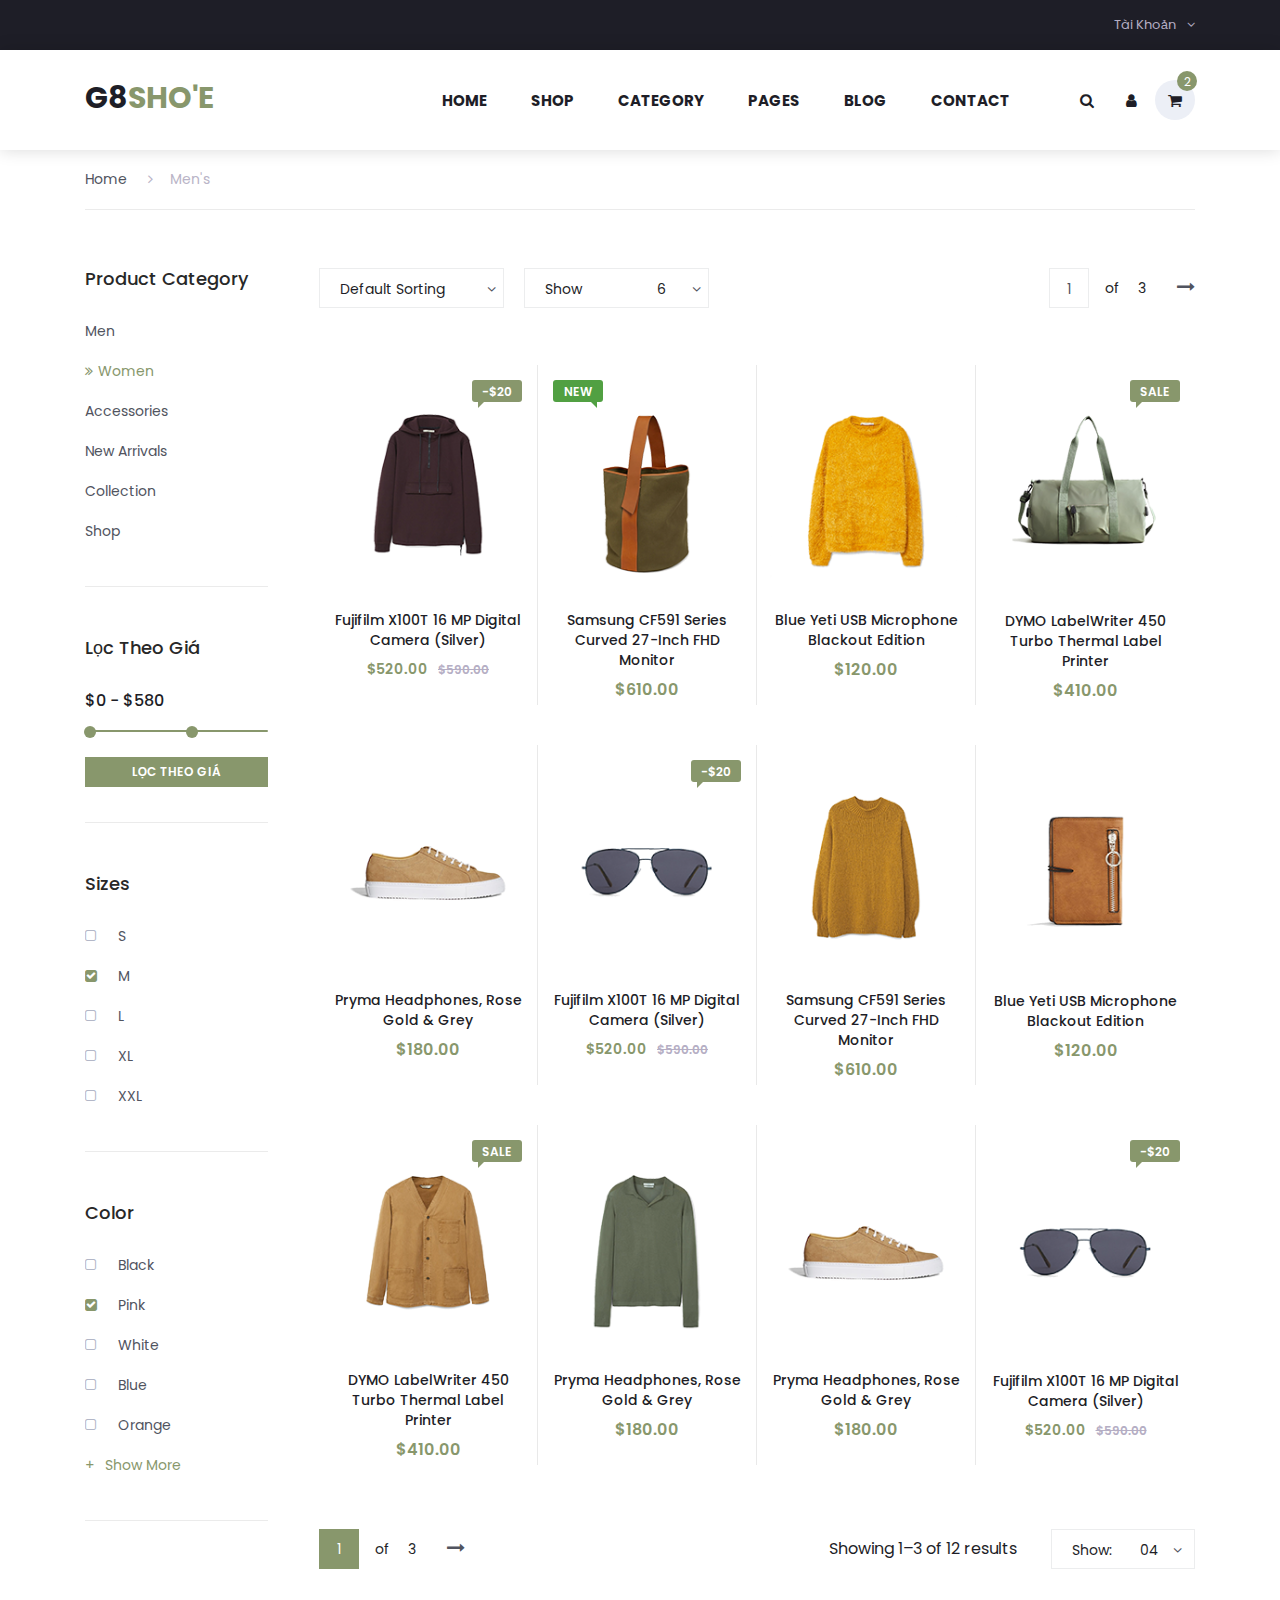
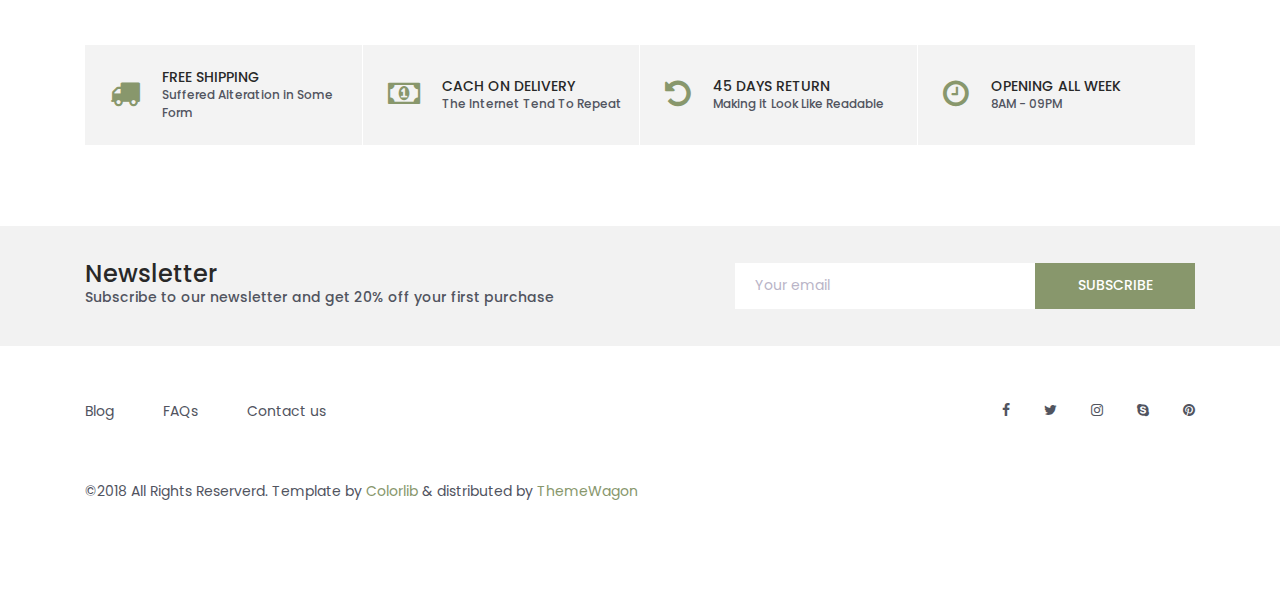
==== commit 79c6a7c7: "updatefrontend" ====
--- a/categories.html
+++ b/categories.html
@@ -64,12 +64,12 @@
 								</li> -->
 								<li class="account">
 									<a href="#">
-										My Account
+										Tài Khoản
 										<i class="fa fa-angle-down"></i>
 									</a>
 									<ul class="account_selection">
-										<li><a href="#"><i class="fa fa-sign-in" aria-hidden="true"></i>Sign In</a></li>
-										<li><a href="#"><i class="fa fa-user-plus" aria-hidden="true"></i>Register</a></li>
+										<li><a href="#"><i class="fa fa-sign-in" aria-hidden="true"></i>Đăng Nhập</a></li>
+										<li><a href="#"><i class="fa fa-user-plus" aria-hidden="true"></i>Đăng Ký</a></li>
 									</ul>
 								</li>
 							</ul>
@@ -86,13 +86,13 @@
 				<div class="row">
 					<div class="col-lg-12 text-right">
 						<div class="logo_container">
-							<a href="#">colo<span>shop</span></a>
+							<a href="#">G8<span>sho'e</span></a>
 						</div>
 						<nav class="navbar">
 							<ul class="navbar_menu">
 								<li><a href="index.html">home</a></li>
 								<li><a href="#">shop</a></li>
-								<li><a href="#">promotion</a></li>
+								<li><a href="categories.html">category</a></li>
 								<li><a href="#">pages</a></li>
 								<li><a href="#">blog</a></li>
 								<li><a href="contact.html">contact</a></li>
@@ -162,7 +162,7 @@
 				</li>
 				<li class="menu_item"><a href="#">home</a></li>
 				<li class="menu_item"><a href="#">shop</a></li>
-				<li class="menu_item"><a href="#">promotion</a></li>
+				<li class="menu_item"><a href="categories.html">category</a></li>
 				<li class="menu_item"><a href="#">pages</a></li>
 				<li class="menu_item"><a href="#">blog</a></li>
 				<li class="menu_item"><a href="#">contact</a></li>
@@ -203,13 +203,13 @@
 					<!-- Price Range Filtering -->
 					<div class="sidebar_section">
 						<div class="sidebar_title">
-							<h5>Filter by Price</h5>
+							<h5>Lọc Theo Giá</h5>
 						</div>
 						<p>
-							<input type="text" id="amount" readonly style="border:0; color:#f6931f; font-weight:bold;">
+							<input type="text" id="amount" readonly style="border:0; color:#88976c; font-weight:bold;">
 						</p>
 						<div id="slider-range"></div>
-						<div class="filter_button"><span>filter</span></div>
+						<div class="filter_button"><span>Lọc Theo Giá</span></div>
 					</div>
 
 					<!-- Sizes -->
@@ -318,7 +318,7 @@
 												<div class="product_price">$520.00<span>$590.00</span></div>
 											</div>
 										</div>
-										<div class="red_button add_to_cart_button"><a href="#">add to cart</a></div>
+										<div class="red_button add_to_cart_button"><a href="single.html">add to cart</a></div>
 									</div>
 
 									<!-- Product 2 -->
@@ -335,7 +335,7 @@
 												<div class="product_price">$610.00</div>
 											</div>
 										</div>
-										<div class="red_button add_to_cart_button"><a href="#">add to cart</a></div>
+										<div class="red_button add_to_cart_button"><a href="single.html">add to cart</a></div>
 									</div>
 
 									<!-- Product 3 -->
@@ -351,7 +351,7 @@
 												<div class="product_price">$120.00</div>
 											</div>
 										</div>
-										<div class="red_button add_to_cart_button"><a href="#">add to cart</a></div>
+										<div class="red_button add_to_cart_button"><a href="single.html">add to cart</a></div>
 									</div>
 
 									<!-- Product 4 -->
@@ -368,7 +368,7 @@
 												<div class="product_price">$410.00</div>
 											</div>
 										</div>
-										<div class="red_button add_to_cart_button"><a href="#">add to cart</a></div>
+										<div class="red_button add_to_cart_button"><a href="single.html">add to cart</a></div>
 									</div>
 
 									<!-- Product 5 -->
@@ -384,7 +384,7 @@
 												<div class="product_price">$180.00</div>
 											</div>
 										</div>
-										<div class="red_button add_to_cart_button"><a href="#">add to cart</a></div>
+										<div class="red_button add_to_cart_button"><a href="single.html">add to cart</a></div>
 									</div>
 
 									<!-- Product 6 -->
@@ -401,7 +401,7 @@
 												<div class="product_price">$520.00<span>$590.00</span></div>
 											</div>
 										</div>
-										<div class="red_button add_to_cart_button"><a href="#">add to cart</a></div>
+										<div class="red_button add_to_cart_button"><a href="single.html">add to cart</a></div>
 									</div>
 
 									<!-- Product 7 -->
@@ -417,7 +417,7 @@
 												<div class="product_price">$610.00</div>
 											</div>
 										</div>
-										<div class="red_button add_to_cart_button"><a href="#">add to cart</a></div>
+										<div class="red_button add_to_cart_button"><a href="single.html">add to cart</a></div>
 									</div>
 
 									<!-- Product 8 -->
@@ -433,7 +433,7 @@
 												<div class="product_price">$120.00</div>
 											</div>
 										</div>
-										<div class="red_button add_to_cart_button"><a href="#">add to cart</a></div>
+										<div class="red_button add_to_cart_button"><a href="single.html">add to cart</a></div>
 									</div>
 
 									<!-- Product 9 -->
@@ -450,7 +450,7 @@
 												<div class="product_price">$410.00</div>
 											</div>
 										</div>
-										<div class="red_button add_to_cart_button"><a href="#">add to cart</a></div>
+										<div class="red_button add_to_cart_button"><a href="single.html">add to cart</a></div>
 									</div>
 
 									<!-- Product 10 -->
@@ -466,7 +466,7 @@
 												<div class="product_price">$180.00</div>
 											</div>
 										</div>
-										<div class="red_button add_to_cart_button"><a href="#">add to cart</a></div>
+										<div class="red_button add_to_cart_button"><a href="single.html">add to cart</a></div>
 									</div>
 
 									<!-- Product 11 -->
@@ -482,7 +482,7 @@
 												<div class="product_price">$180.00</div>
 											</div>
 										</div>
-										<div class="red_button add_to_cart_button"><a href="#">add to cart</a></div>
+										<div class="red_button add_to_cart_button"><a href="single.html">add to cart</a></div>
 									</div>
 
 									<!-- Product 12 -->
@@ -499,7 +499,7 @@
 												<div class="product_price">$520.00<span>$590.00</span></div>
 											</div>
 										</div>
-										<div class="red_button add_to_cart_button"><a href="#">add to cart</a></div>
+										<div class="red_button add_to_cart_button"><a href="single.html">add to cart</a></div>
 									</div>
 								</div>
 
--- a/styles/categories_styles.css
+++ b/styles/categories_styles.css
@@ -553,8 +553,9 @@
 {
 	display: block;
 	color: #1e1e27;
-	font-size: 13px;
+	font-size: 15px;
 	font-weight: 500;
+	font-weight: bold;
 	text-transform: uppercase;
 	padding: 20px;
 	-webkit-transition: color 0.3s ease;
@@ -590,6 +591,7 @@
 	width: 40px;
 	height: 40px;
 	color: #1e1e27;
+	font-size: 15px;
 	-webkit-transition: color 0.3s ease;
 	-moz-transition: color 0.3s ease;
 	-ms-transition: color 0.3s ease;
@@ -621,7 +623,7 @@
 	width: 20px;
 	height: 20px;
 	border-radius: 50%;
-	background: #fe4c50;
+	background: #88976c;
 	font-size: 12px;
 	color: #FFFFFF;
 }
@@ -806,14 +808,14 @@
 }
 .logo_container a
 {
-	font-size: 24px;
+	font-size: 30px;
 	color: #1e1e27;
 	font-weight: 700;
 	text-transform: uppercase;
 }
 .logo_container a span
 {
-	color: #fe4c50;
+	color: #88976c;
 }
 .red_button
 {
@@ -827,7 +829,7 @@
 	align-items: center;
 	width: auto;
 	height: 40px;
-	background: #fe4c50;
+	background: #88976c;
 	border-radius: 3px;
 	-webkit-transition: all 0.3s ease;
 	-moz-transition: all 0.3s ease;
@@ -837,7 +839,7 @@
 }
 .red_button:hover
 {
-	background: #FE7C7F !important;
+	background: #889176 !important;
 }
 .red_button a
 {
@@ -886,7 +888,7 @@
 	transform: translateX(-50%);
 	width: 60px;
 	height: 5px;
-	background: #fe4c50;
+	background: #88976c;
 	content: '';
 }
 
@@ -1015,7 +1017,7 @@
 }
 .product_sorting_container_bottom .pages .page_current
 {
-	background: #fe4c50;
+	background: #88976c;
 	border: none;
 }
 .page_current span
@@ -1169,11 +1171,11 @@
 }
 .sidebar_categories li.active a
 {
-	color: #fe4c50;
+	color: #88976c;
 }
 .sidebar_categories li.active:hover a
 {
-	color: #fe4c50;
+	color: #88976c;
 }
 .sidebar_categories li a
 {
@@ -1191,7 +1193,16 @@
 }
 #slider-range
 {
+	background-color: #88976c;
 	margin-left: 7px !important;
+}
+
+#slider-range div {
+	background-color: #88976c;
+}
+
+#slider-range span {
+	background-color: #88976c;
 }
 #amount
 {
@@ -1204,7 +1215,7 @@
 {
 	width: 100%;
 	height: 30px;
-	background: #1e1e27;
+	background: #88976c;
 	text-align: center;
 	margin-top: 25px;
 	cursor: pointer;
@@ -1233,7 +1244,7 @@
 }
 .checkboxes li.active i
 {
-	color: #fe4c50;
+	color: #88976c;
 	margin-right: 21px;
 }
 .checkboxes li.active i::after
@@ -1277,7 +1288,7 @@
 {
 	height: 40px;
 	line-height: 40px;
-	color: #fe4c50;
+	color: #88976c;
 }
 .show_more span:first-child
 {
@@ -1369,7 +1380,7 @@
 .product_price
 {
 	font-size: 16px;
-	color: #fe4c50;
+	color: #88976c;
 	font-weight: 600;
 }
 .product_price span
@@ -1419,7 +1430,7 @@
 }
 .product_bubble_red::after
 {
-	border-color: transparent transparent transparent #fe4c50;
+	border-color: transparent transparent transparent #88976c;
 }
 .product_bubble_left::after
 {
@@ -1427,7 +1438,7 @@
 }
 .product_bubble_red
 {
-	background: #fe4c50;
+	background: #88976c;
 }
 .product_bubble_green
 {
@@ -1491,7 +1502,7 @@
 {
 	font-family: 'FontAwesome';
 	content:'\f004';
-	color: #fe4c50;
+	color: #88976c;
 }
 .favorite::after
 {
@@ -1500,7 +1511,7 @@
 }
 .favorite:hover::after
 {
-	color: #fe4c50;
+	color: #88976c;
 }
 
 /*********************************
@@ -1535,7 +1546,7 @@
 .benefit_icon i
 {
 	font-size: 30px;
-	color: #fe4c50;
+	color: #88976c;
 }
 .benefit_content
 {
@@ -1637,7 +1648,7 @@
 	width: 160px;
 	height: 46px;
 	border: none;
-	background: #fe4c50;
+	background: #88976c;
 	color: #FFFFFF;
 	font-size: 14px;
 	font-weight: 500;
@@ -1646,7 +1657,7 @@
 }
 .newsletter_submit_btn:hover
 {
-	background: #FE7C7F;
+	background: #848e72;
 }
 
 /*********************************
@@ -1683,7 +1694,7 @@
 }
 .footer_nav li a:hover, .cr a, .cr i
 {
-	color: #fe4c50;
+	color: #88976c;
 }
 .footer_social
 {
@@ -1714,5 +1725,5 @@
 }
 .footer_social ul li a:hover
 {
-	color: #fe4c50;
-}
+	color: #88976c;
+}
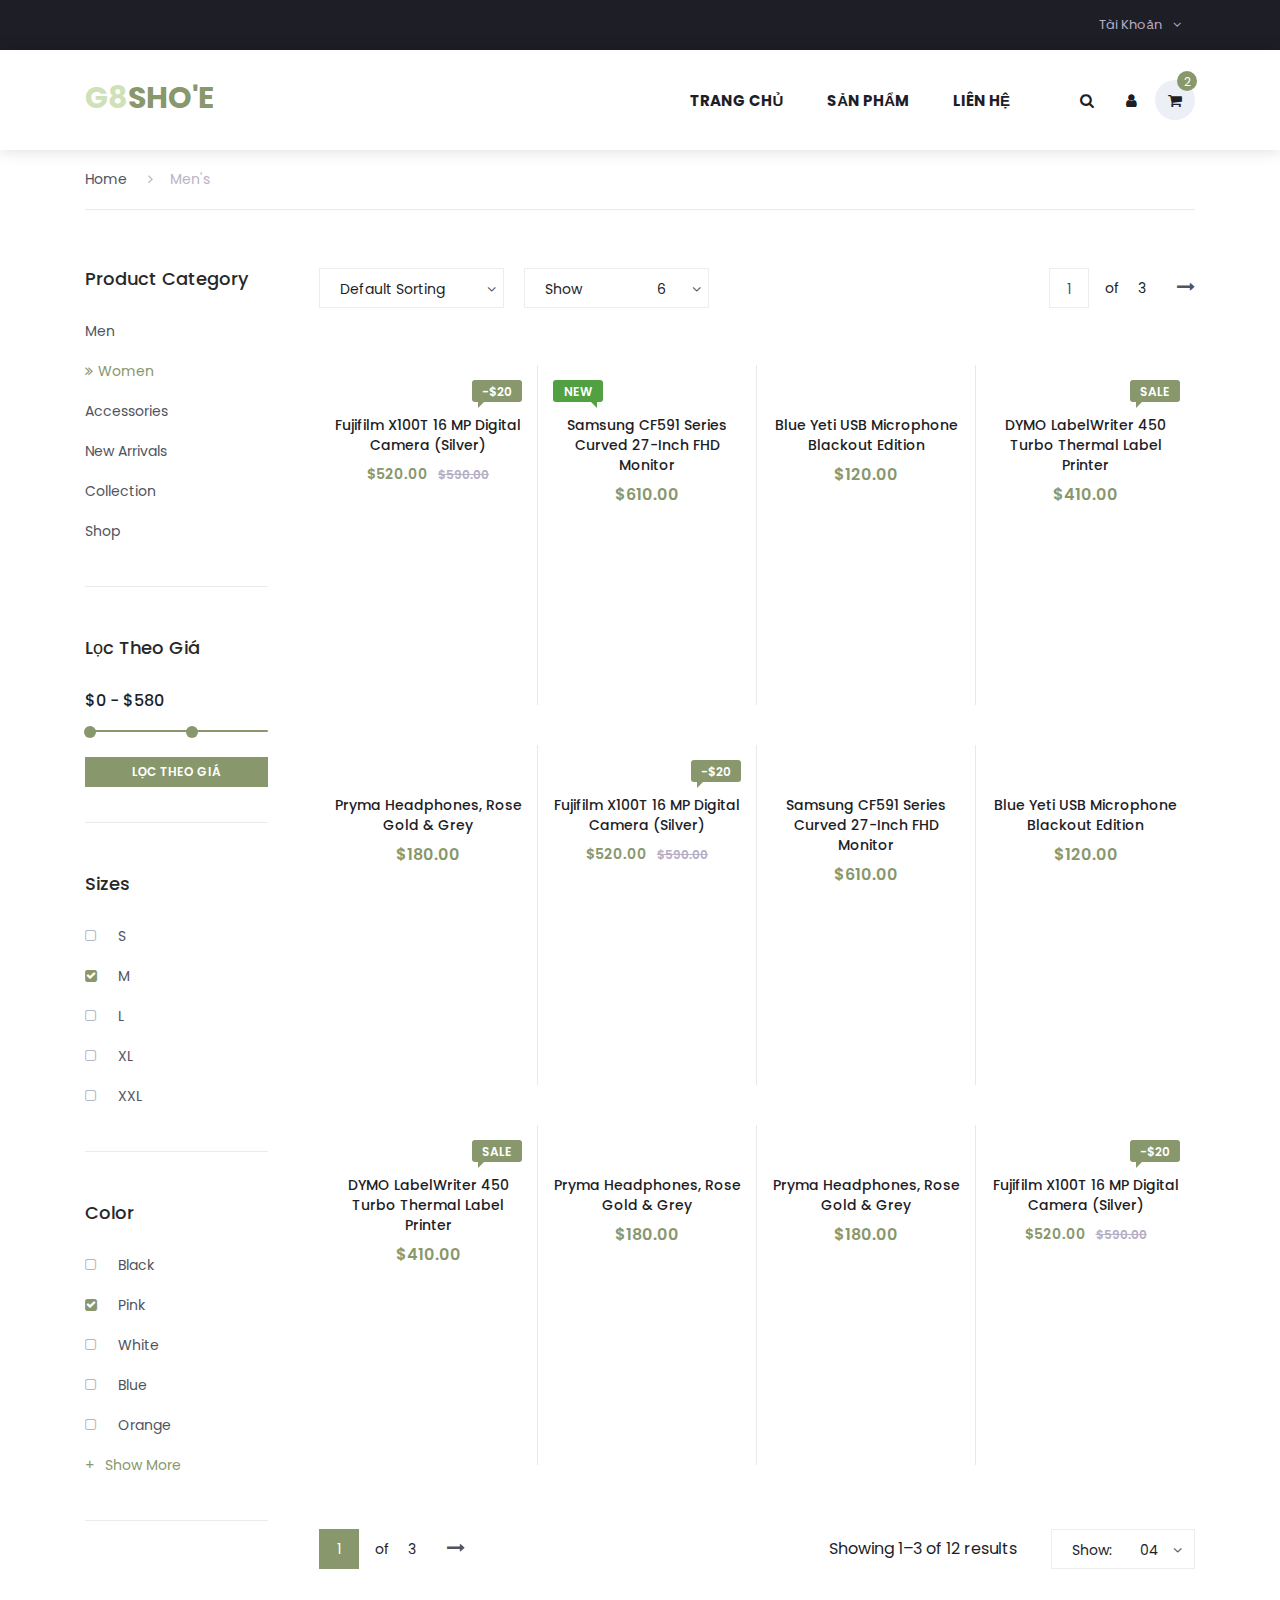
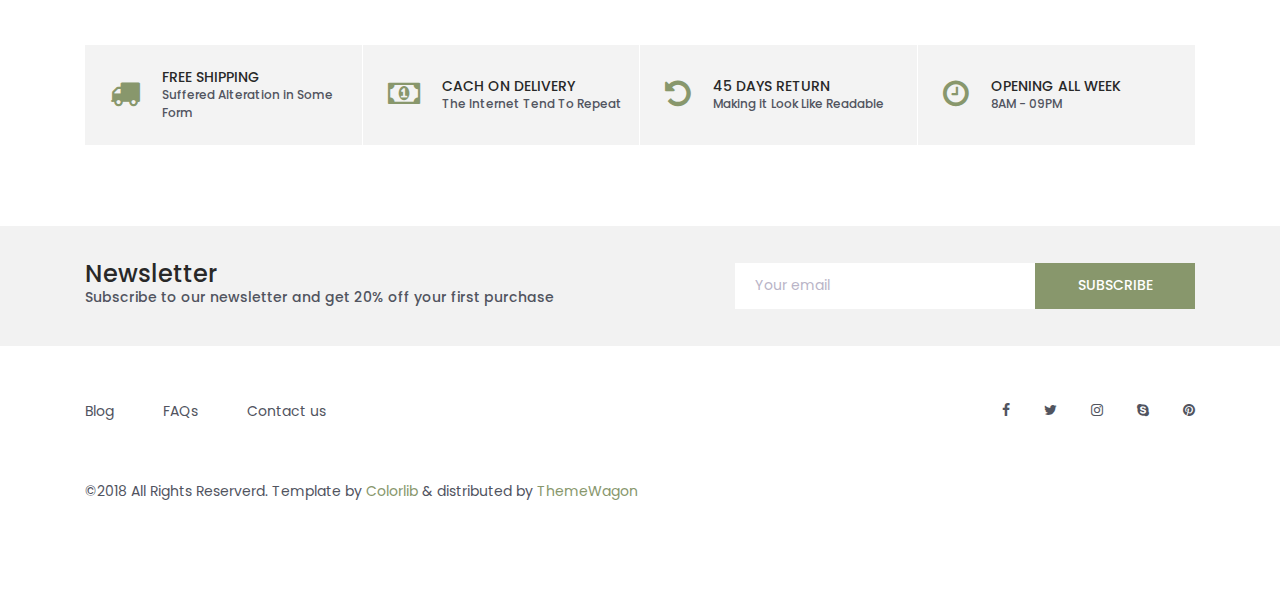
==== commit 9af72d0f: "updateimage" ====
--- a/categories.html
+++ b/categories.html
@@ -49,8 +49,8 @@
 										<li><a href="#">eur</a></li>
 										<li><a href="#">gbp</a></li>
 									</ul>
-								</li>
-								<li class="language">
+								</li> -->
+								<!-- <li class="language">
 									<a href="#">
 										English
 										<i class="fa fa-angle-down"></i>
@@ -86,16 +86,13 @@
 				<div class="row">
 					<div class="col-lg-12 text-right">
 						<div class="logo_container">
-							<a href="#">G8<span>sho'e</span></a>
+							<a href="index.html">G8<span>sho'e</span></a>
 						</div>
 						<nav class="navbar">
 							<ul class="navbar_menu">
-								<li><a href="index.html">home</a></li>
-								<li><a href="#">shop</a></li>
-								<li><a href="categories.html">category</a></li>
-								<li><a href="#">pages</a></li>
-								<li><a href="#">blog</a></li>
-								<li><a href="contact.html">contact</a></li>
+								<li><a href="index.html">Trang Chủ</a></li>
+								<li><a href="categories.html">sản phẩm</a></li>
+								<li><a href="contact.html">liên hệ</a></li>
 							</ul>
 							<ul class="navbar_user">
 								<li><a href="#"><i class="fa fa-search" aria-hidden="true"></i></a></li>
@@ -115,6 +112,7 @@
 				</div>
 			</div>
 		</div>
+
 
 	</header>
 
--- a/styles/categories_styles.css
+++ b/styles/categories_styles.css
@@ -450,9 +450,10 @@
 
 .account
 {
+	width: 130px;
 	display: inline-block;
 	position: relative;
-	min-width: 50px;
+	/* min-width: 50px; */
 	padding-left: 20px;
 	text-align: center;
 	vertical-align: middle;
@@ -809,7 +810,7 @@
 .logo_container a
 {
 	font-size: 30px;
-	color: #1e1e27;
+	color: #cfe1b9;
 	font-weight: 700;
 	text-transform: uppercase;
 }
